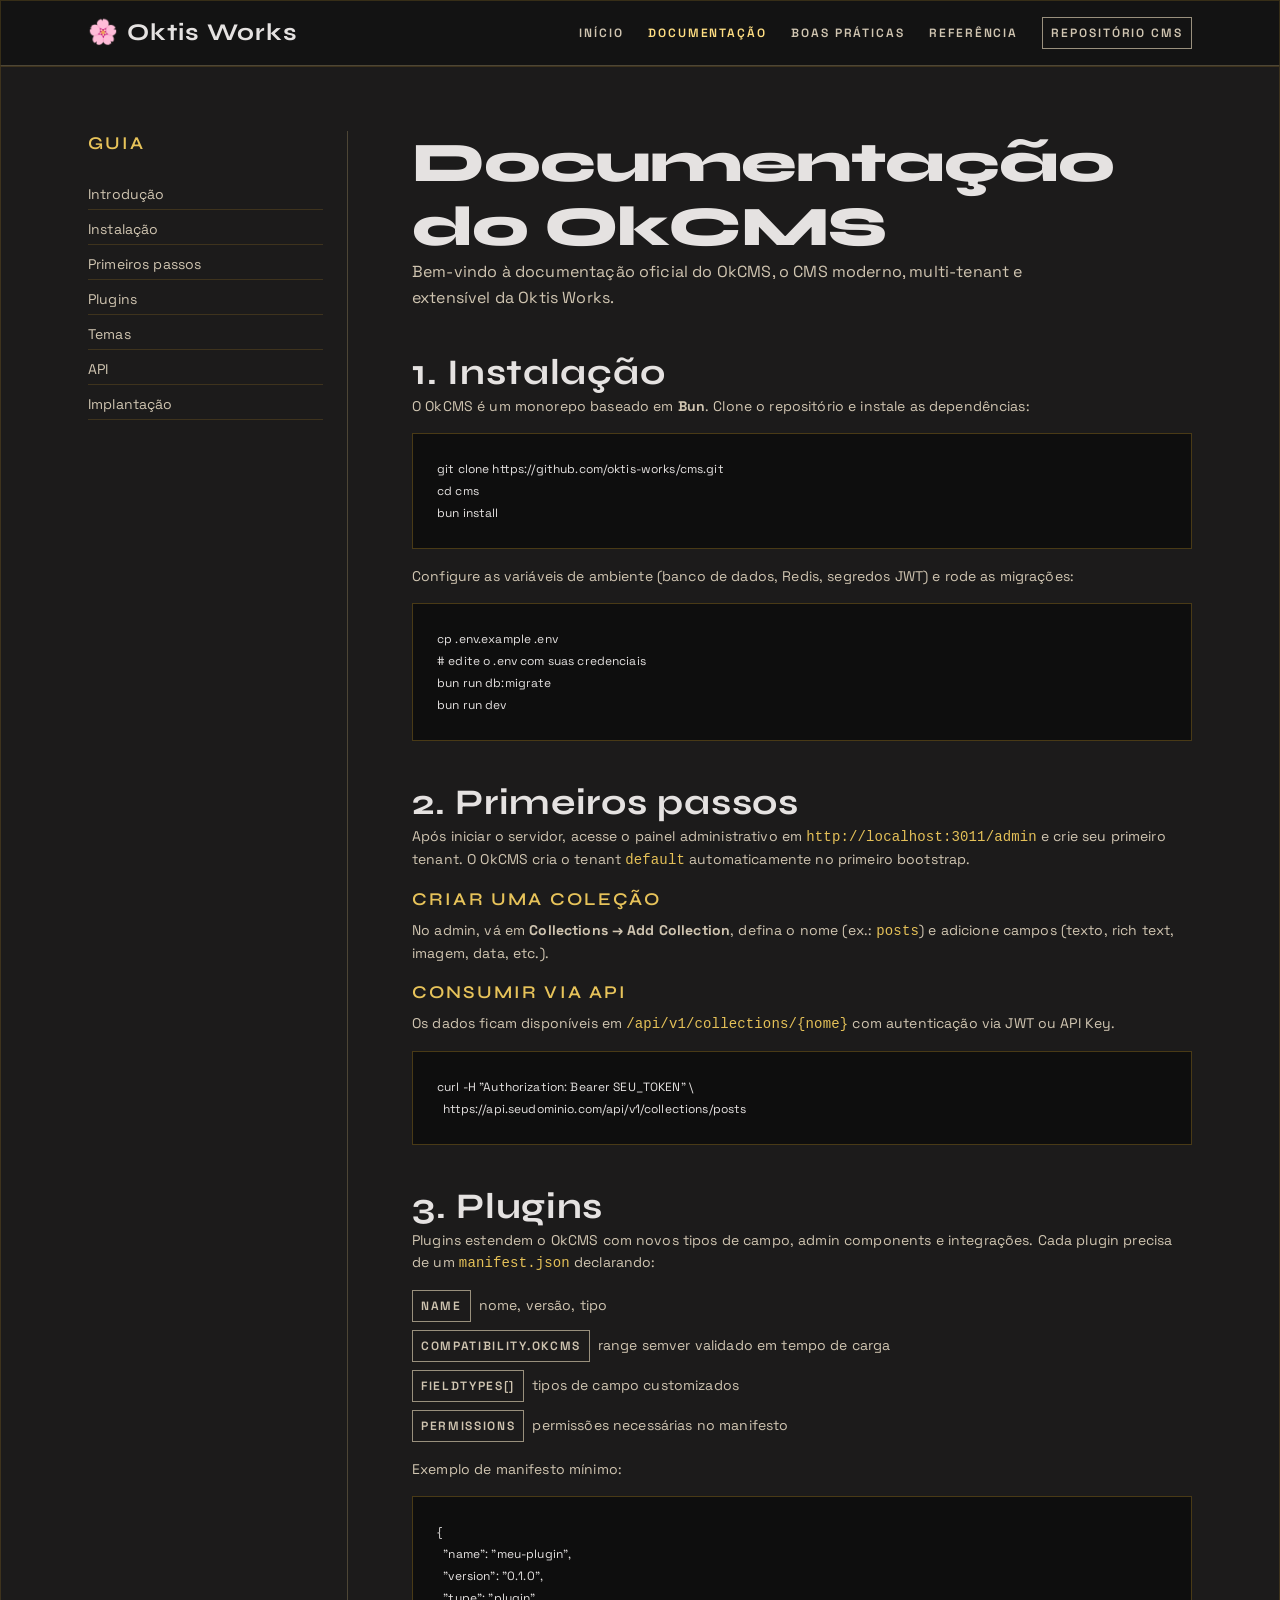
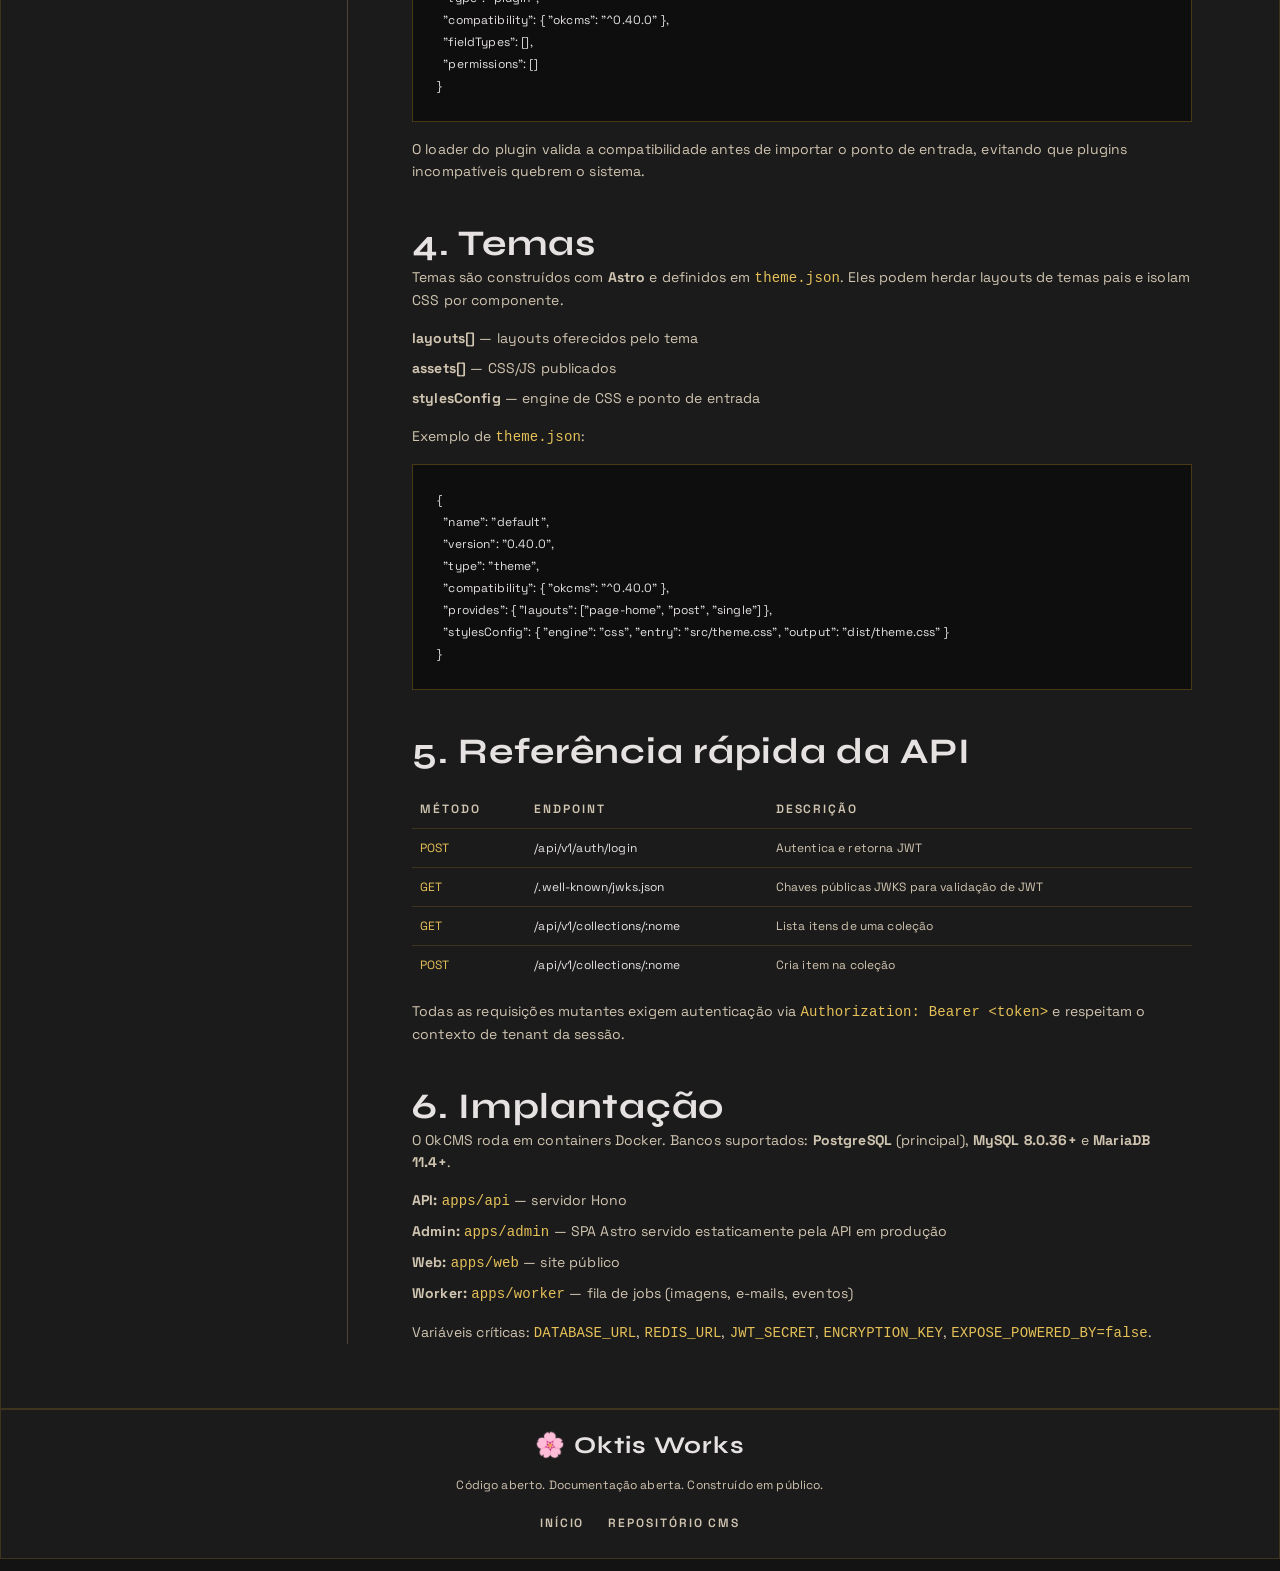
==== docs/index.html @ fd256ad0 "chore: initial release — Oktis Works organization site Digital Alchemy & Modern Occult design system" ====
<!DOCTYPE html>
<html lang="pt-BR">
<head>
  <meta charset="UTF-8">
  <meta name="viewport" content="width=device-width, initial-scale=1.0">
  <title>Documentação — OkCMS | Oktis Works</title>
  <meta name="description" content="Documentação completa do OkCMS: instalação, uso, plugins, temas, API e boas práticas.">
  <link rel="preconnect" href="https://fonts.googleapis.com">
  <link rel="preconnect" href="https://fonts.gstatic.com" crossorigin>
  <link href="https://fonts.googleapis.com/css2?family=Space+Grotesk:wght@400;600;700&family=Syne:wght@600;700;800&display=swap" rel="stylesheet">
  <link rel="stylesheet" href="../assets/css/design-system.css">
  <link rel="icon" href="data:image/svg+xml,<svg xmlns='http://www.w3.org/2000/svg' viewBox='0 0 100 100'><text y='.85em' font-size='90' fill='%23e5c158'>📖</text></svg>">
</head>
<body>
  <header class="site-header level-1">
    <div class="container header-inner">
      <a href="../index.html" class="brand">
        <span class="brand-mark">🌸</span>
        <span class="brand-name">Oktis Works</span>
      </a>
      <nav class="main-nav">
        <a href="../index.html">Início</a>
        <a href="index.html" class="active">Documentação</a>
        <a href="boas-praticas/index.html">Boas Práticas</a>
        <a href="referencia/index.html">Referência</a>
        <a href="https://github.com/oktis-works/cms" target="_blank" class="nav-github">Repositório CMS</a>
      </nav>
      <button class="nav-toggle" aria-label="Abrir menu">☰</button>
    </div>
  </header>

  <main class="section level-1">
    <div class="container grid-12" style="gap:var(--ds-space-2xl);">
      <!-- Sidebar — Câmara de Navegação -->
      <aside style="grid-column: 1 / 4; border-right:1px solid var(--ds-outline-variant); padding-right:var(--ds-gutter); min-width:260px;">
        <h3 class="headline-sm" style="color:var(--ds-surface-tint); text-transform:uppercase; letter-spacing:var(--ls-label-md); margin-bottom:var(--ds-space-lg);">Guia</h3>
        <ul class="nav-list" style="list-style:none; display:flex; flex-direction:column; gap:var(--ds-space-xs);">
          <li><a href="#introducao" class="body-md" style="color:var(--ds-on-surface-variant); display:block; padding:var(--ds-space-xs) 0; border-bottom:1px solid var(--ds-border-level1);">Introdução</a></li>
          <li><a href="#instalacao" class="body-md" style="color:var(--ds-on-surface-variant); display:block; padding:var(--ds-space-xs) 0; border-bottom:1px solid var(--ds-border-level1);">Instalação</a></li>
          <li><a href="#primeiros-passos" class="body-md" style="color:var(--ds-on-surface-variant); display:block; padding:var(--ds-space-xs) 0; border-bottom:1px solid var(--ds-border-level1);">Primeiros passos</a></li>
          <li><a href="#plugins" class="body-md" style="color:var(--ds-on-surface-variant); display:block; padding:var(--ds-space-xs) 0; border-bottom:1px solid var(--ds-border-level1);">Plugins</a></li>
          <li><a href="#temas" class="body-md" style="color:var(--ds-on-surface-variant); display:block; padding:var(--ds-space-xs) 0; border-bottom:1px solid var(--ds-border-level1);">Temas</a></li>
          <li><a href="#api" class="body-md" style="color:var(--ds-on-surface-variant); display:block; padding:var(--ds-space-xs) 0; border-bottom:1px solid var(--ds-border-level1);">API</a></li>
          <li><a href="#deploy" class="body-md" style="color:var(--ds-on-surface-variant); display:block; padding:var(--ds-space-xs) 0; border-bottom:1px solid var(--ds-border-level1);">Implantação</a></li>
        </ul>
      </aside>

      <!-- Conteúdo Principal -->
      <article style="grid-column: 4 / -1;">
        <h1 id="introducao" class="display-lg">Documentação do OkCMS</h1>
        <p class="lead body-lg" style="color:var(--ds-on-surface-variant); max-width:64ch;">Bem-vindo à documentação oficial do OkCMS, o CMS moderno, multi-tenant e extensível da Oktis Works.</p>

        <section id="instalacao" style="margin-top:var(--ds-space-xl);">
          <h2 class="headline-lg">1. Instalação</h2>
          <p class="body-md" style="color:var(--ds-on-surface-variant);">O OkCMS é um monorepo baseado em <strong>Bun</strong>. Clone o repositório e instale as dependências:</p>
          <pre style="background:var(--ds-surface-container-lowest); border:1px solid var(--ds-border-input); border-radius:var(--ds-radius); padding:var(--ds-space-lg); overflow-x:auto; margin:var(--ds-space-md) 0;"><code class="language-bash" style="font-family:var(--ff-body); font-size:var(--fs-body-sm); color:var(--ds-on-background);">git clone https://github.com/oktis-works/cms.git
cd cms
bun install</code></pre>
          <p class="body-md" style="color:var(--ds-on-surface-variant);">Configure as variáveis de ambiente (banco de dados, Redis, segredos JWT) e rode as migrações:</p>
          <pre style="background:var(--ds-surface-container-lowest); border:1px solid var(--ds-border-input); border-radius:var(--ds-radius); padding:var(--ds-space-lg); overflow-x:auto; margin:var(--ds-space-md) 0;"><code class="language-bash" style="font-family:var(--ff-body); font-size:var(--fs-body-sm); color:var(--ds-on-background);">cp .env.example .env
# edite o .env com suas credenciais
bun run db:migrate
bun run dev</code></pre>
        </section>

        <section id="primeiros-passos" style="margin-top:var(--ds-space-xl);">
          <h2 class="headline-lg">2. Primeiros passos</h2>
          <p class="body-md" style="color:var(--ds-on-surface-variant);">Após iniciar o servidor, acesse o painel administrativo em <code style="color:var(--ds-primary-container);">http://localhost:3011/admin</code> e crie seu primeiro tenant. O OkCMS cria o tenant <code style="color:var(--ds-primary-container);">default</code> automaticamente no primeiro bootstrap.</p>
          <h3 class="headline-sm" style="color:var(--ds-surface-tint); text-transform:uppercase; letter-spacing:var(--ls-label-md); margin:var(--ds-space-md) 0 var(--ds-space-sm) 0;">Criar uma coleção</h3>
          <p class="body-md" style="color:var(--ds-on-surface-variant);">No admin, vá em <strong>Collections → Add Collection</strong>, defina o nome (ex.: <code style="color:var(--ds-primary-container);">posts</code>) e adicione campos (texto, rich text, imagem, data, etc.).</p>
          <h3 class="headline-sm" style="color:var(--ds-surface-tint); text-transform:uppercase; letter-spacing:var(--ls-label-md); margin:var(--ds-space-md) 0 var(--ds-space-sm) 0;">Consumir via API</h3>
          <p class="body-md" style="color:var(--ds-on-surface-variant);">Os dados ficam disponíveis em <code style="color:var(--ds-primary-container);">/api/v1/collections/{nome}</code> com autenticação via JWT ou API Key.</p>
          <pre style="background:var(--ds-surface-container-lowest); border:1px solid var(--ds-border-input); border-radius:var(--ds-radius); padding:var(--ds-space-lg); overflow-x:auto; margin:var(--ds-space-md) 0;"><code class="language-bash" style="font-family:var(--ff-body); font-size:var(--fs-body-sm); color:var(--ds-on-background);">curl -H "Authorization: Bearer SEU_TOKEN" \
  https://api.seudominio.com/api/v1/collections/posts</code></pre>
        </section>

        <section id="plugins" style="margin-top:var(--ds-space-xl);">
          <h2 class="headline-lg">3. Plugins</h2>
          <p class="body-md" style="color:var(--ds-on-surface-variant);">Plugins estendem o OkCMS com novos tipos de campo, admin components e integrações. Cada plugin precisa de um <code style="color:var(--ds-primary-container);">manifest.json</code> declarando:</p>
          <ul style="list-style:none; margin:var(--ds-space-md) 0; color:var(--ds-on-surface-variant);">
            <li style="margin-bottom:var(--ds-space-sm);"><span class="chip" style="font-size:var(--fs-body-sm); margin-right:var(--ds-space-sm);">name</span>nome, versão, tipo</li>
            <li style="margin-bottom:var(--ds-space-sm);"><span class="chip" style="font-size:var(--fs-body-sm); margin-right:var(--ds-space-sm);">compatibility.okcms</span>range semver validado em tempo de carga</li>
            <li style="margin-bottom:var(--ds-space-sm);"><span class="chip" style="font-size:var(--fs-body-sm); margin-right:var(--ds-space-sm);">fieldTypes[]</span>tipos de campo customizados</li>
            <li style="margin-bottom:var(--ds-space-sm);"><span class="chip" style="font-size:var(--fs-body-sm); margin-right:var(--ds-space-sm);">permissions</span>permissões necessárias no manifesto</li>
          </ul>
          <p class="body-md" style="color:var(--ds-on-surface-variant);">Exemplo de manifesto mínimo:</p>
          <pre style="background:var(--ds-surface-container-lowest); border:1px solid var(--ds-border-input); border-radius:var(--ds-radius); padding:var(--ds-space-lg); overflow-x:auto; margin:var(--ds-space-md) 0;"><code class="language-json" style="font-family:var(--ff-body); font-size:var(--fs-body-sm); color:var(--ds-on-background);">{
  "name": "meu-plugin",
  "version": "0.1.0",
  "type": "plugin",
  "compatibility": { "okcms": "^0.40.0" },
  "fieldTypes": [],
  "permissions": []
}</code></pre>
          <p class="body-md" style="color:var(--ds-on-surface-variant);">O loader do plugin valida a compatibilidade antes de importar o ponto de entrada, evitando que plugins incompatíveis quebrem o sistema.</p>
        </section>

        <section id="temas" style="margin-top:var(--ds-space-xl);">
          <h2 class="headline-lg">4. Temas</h2>
          <p class="body-md" style="color:var(--ds-on-surface-variant);">Temas são construídos com <strong>Astro</strong> e definidos em <code style="color:var(--ds-primary-container);">theme.json</code>. Eles podem herdar layouts de temas pais e isolam CSS por componente.</p>
          <ul style="list-style:none; margin:var(--ds-space-md) 0; color:var(--ds-on-surface-variant);">
            <li style="margin-bottom:var(--ds-space-sm);"><strong>layouts[]</strong> — layouts oferecidos pelo tema</li>
            <li style="margin-bottom:var(--ds-space-sm);"><strong>assets[]</strong> — CSS/JS publicados</li>
            <li style="margin-bottom:var(--ds-space-sm);"><strong>stylesConfig</strong> — engine de CSS e ponto de entrada</li>
          </ul>
          <p class="body-md" style="color:var(--ds-on-surface-variant);">Exemplo de <code style="color:var(--ds-primary-container);">theme.json</code>:</p>
          <pre style="background:var(--ds-surface-container-lowest); border:1px solid var(--ds-border-input); border-radius:var(--ds-radius); padding:var(--ds-space-lg); overflow-x:auto; margin:var(--ds-space-md) 0;"><code class="language-json" style="font-family:var(--ff-body); font-size:var(--fs-body-sm); color:var(--ds-on-background);">{
  "name": "default",
  "version": "0.40.0",
  "type": "theme",
  "compatibility": { "okcms": "^0.40.0" },
  "provides": { "layouts": ["page-home", "post", "single"] },
  "stylesConfig": { "engine": "css", "entry": "src/theme.css", "output": "dist/theme.css" }
}</code></pre>
        </section>

        <section id="api" style="margin-top:var(--ds-space-xl);">
          <h2 class="headline-lg">5. Referência rápida da API</h2>
          <table style="width:100%; border-collapse:collapse; margin:var(--ds-space-md) 0;">
            <thead>
              <tr>
                <th style="padding:var(--ds-space-sm); border-bottom:1px solid var(--ds-border-level1); text-align:left; font-family:var(--ff-body); font-size:var(--fs-body-sm); font-weight:600; text-transform:uppercase; letter-spacing:var(--ls-label-sm); color:var(--ds-on-surface-variant);">Método</th>
                <th style="padding:var(--ds-space-sm); border-bottom:1px solid var(--ds-border-level1); text-align:left; font-family:var(--ff-body); font-size:var(--fs-body-sm); font-weight:600; text-transform:uppercase; letter-spacing:var(--ls-label-sm); color:var(--ds-on-surface-variant);">Endpoint</th>
                <th style="padding:var(--ds-space-sm); border-bottom:1px solid var(--ds-border-level1); text-align:left; font-family:var(--ff-body); font-size:var(--fs-body-sm); font-weight:600; text-transform:uppercase; letter-spacing:var(--ls-label-sm); color:var(--ds-on-surface-variant);">Descrição</th>
              </tr>
            </thead>
            <tbody>
              <tr style="border-bottom:1px solid var(--ds-border-level1);">
                <td style="padding:var(--ds-space-sm); font-family:var(--ff-body); font-size:var(--fs-body-sm); color:var(--ds-primary-container);">POST</td>
                <td style="padding:var(--ds-space-sm); font-family:var(--ff-body); font-size:var(--fs-body-sm); color:var(--ds-on-background); font-family:var(--ff-body);">/api/v1/auth/login</td>
                <td style="padding:var(--ds-space-sm); font-family:var(--ff-body); font-size:var(--fs-body-sm); color:var(--ds-on-surface-variant);">Autentica e retorna JWT</td>
              </tr>
              <tr style="border-bottom:1px solid var(--ds-border-level1);">
                <td style="padding:var(--ds-space-sm); font-family:var(--ff-body); font-size:var(--fs-body-sm); color:var(--ds-primary-container);">GET</td>
                <td style="padding:var(--ds-space-sm); font-family:var(--ff-body); font-size:var(--fs-body-sm); color:var(--ds-on-background);">/.well-known/jwks.json</td>
                <td style="padding:var(--ds-space-sm); font-family:var(--ff-body); font-size:var(--fs-body-sm); color:var(--ds-on-surface-variant);">Chaves públicas JWKS para validação de JWT</td>
              </tr>
              <tr style="border-bottom:1px solid var(--ds-border-level1);">
                <td style="padding:var(--ds-space-sm); font-family:var(--ff-body); font-size:var(--fs-body-sm); color:var(--ds-primary-container);">GET</td>
                <td style="padding:var(--ds-space-sm); font-family:var(--ff-body); font-size:var(--fs-body-sm); color:var(--ds-on-background);">/api/v1/collections/:nome</td>
                <td style="padding:var(--ds-space-sm); font-family:var(--ff-body); font-size:var(--fs-body-sm); color:var(--ds-on-surface-variant);">Lista itens de uma coleção</td>
              </tr>
              <tr>
                <td style="padding:var(--ds-space-sm); font-family:var(--ff-body); font-size:var(--fs-body-sm); color:var(--ds-primary-container);">POST</td>
                <td style="padding:var(--ds-space-sm); font-family:var(--ff-body); font-size:var(--fs-body-sm); color:var(--ds-on-background);">/api/v1/collections/:nome</td>
                <td style="padding:var(--ds-space-sm); font-family:var(--ff-body); font-size:var(--fs-body-sm); color:var(--ds-on-surface-variant);">Cria item na coleção</td>
              </tr>
            </tbody>
          </table>
          <p class="body-md" style="color:var(--ds-on-surface-variant);">Todas as requisições mutantes exigem autenticação via <code style="color:var(--ds-primary-container);">Authorization: Bearer &lt;token&gt;</code> e respeitam o contexto de tenant da sessão.</p>
        </section>

        <section id="deploy" style="margin-top:var(--ds-space-xl);">
          <h2 class="headline-lg">6. Implantação</h2>
          <p class="body-md" style="color:var(--ds-on-surface-variant);">O OkCMS roda em containers Docker. Bancos suportados: <strong>PostgreSQL</strong> (principal), <strong>MySQL 8.0.36+</strong> e <strong>MariaDB 11.4+</strong>.</p>
          <ul style="list-style:none; margin:var(--ds-space-md) 0; color:var(--ds-on-surface-variant);">
            <li style="margin-bottom:var(--ds-space-sm);"><strong>API:</strong> <code style="color:var(--ds-primary-container);">apps/api</code> — servidor Hono</li>
            <li style="margin-bottom:var(--ds-space-sm);"><strong>Admin:</strong> <code style="color:var(--ds-primary-container);">apps/admin</code> — SPA Astro servido estaticamente pela API em produção</li>
            <li style="margin-bottom:var(--ds-space-sm);"><strong>Web:</strong> <code style="color:var(--ds-primary-container);">apps/web</code> — site público</li>
            <li style="margin-bottom:var(--ds-space-sm);"><strong>Worker:</strong> <code style="color:var(--ds-primary-container);">apps/worker</code> — fila de jobs (imagens, e-mails, eventos)</li>
          </ul>
          <p class="body-md" style="color:var(--ds-on-surface-variant);">Variáveis críticas: <code style="color:var(--ds-primary-container);">DATABASE_URL</code>, <code style="color:var(--ds-primary-container);">REDIS_URL</code>, <code style="color:var(--ds-primary-container);">JWT_SECRET</code>, <code style="color:var(--ds-primary-container);">ENCRYPTION_KEY</code>, <code style="color:var(--ds-primary-container);">EXPOSE_POWERED_BY=false</code>.</p>
        </section>
      </article>
    </div>
  </main>

  <footer class="site-footer level-1">
    <div class="container header-inner" style="height:auto; padding:var(--ds-space-lg) 0; flex-direction:column; gap:var(--ds-space-md); text-align:center;">
      <div class="footer-brand" style="display:inline-flex; align-items:center; gap:var(--ds-space-sm); font-family:var(--ff-display); font-size:var(--fs-headline-md); font-weight:700; letter-spacing:var(--ls-headline-md); color:var(--ds-on-background);">
        <span class="brand-mark">🌸</span>
        <span class="brand-name">Oktis Works</span>
      </div>
      <p class="footer-copy" style="color:var(--ds-on-surface-variant); font-size:var(--fs-body-sm); margin:0;">Código aberto. Documentação aberta. Construído em público.</p>
      <div class="footer-links" style="display:flex; gap:var(--ds-space-lg);">
        <a href="../index.html" style="color:var(--ds-on-surface-variant); font-size:var(--fs-body-sm); font-weight:600; letter-spacing:var(--ls-label-sm); text-transform:uppercase;">Início</a>
        <a href="https://github.com/oktis-works/cms" target="_blank" style="color:var(--ds-on-surface-variant); font-size:var(--fs-body-sm); font-weight:600; letter-spacing:var(--ls-label-sm); text-transform:uppercase;">Repositório CMS</a>
      </div>
    </div>
  </footer>
</body>
</html>
---- assets/css/design-system.css ----
/* ==========================================================================
   Oktis Works — Digital Alchemy & Modern Occult
   Design System Implementation (exact spec adherence)
   ========================================================================== */

/* --- Design Tokens (from spec YAML) --- */
:root {
  /* Surfaces */
  --ds-surface: #131313;
  --ds-surface-dim: #131313;
  --ds-surface-bright: #3a3939;
  --ds-surface-container-lowest: #0e0e0e;
  --ds-surface-container-low: #1c1b1b;
  --ds-surface-container: #201f1f;
  --ds-surface-container-high: #2a2a2a;
  --ds-surface-container-highest: #353534;

  /* On-surface */
  --ds-on-surface: #e5e2e1;
  --ds-on-surface-variant: #d0c5b1;

  /* Inverse */
  --ds-inverse-surface: #e5e2e1;
  --ds-inverse-on-surface: #313030;

  /* Outlines */
  --ds-outline: #99907d;
  --ds-outline-variant: #4d4636;

  /* Tints & Primary (Solar Gold) */
  --ds-surface-tint: #e7c35a;
  --ds-primary: #ffde82;
  --ds-on-primary: #3d2f00;
  --ds-primary-container: #e5c158;
  --ds-on-primary-container: #644f00;
  --ds-inverse-primary: #745b00;

  /* Secondary (Bronze) */
  --ds-secondary: #edc060;
  --ds-on-secondary: #402d00;
  --ds-secondary-container: #826000;
  --ds-on-secondary-container: #ffe0a6;

  /* Tertiary (Astral Radiance) */
  --ds-tertiary: #f4e0a5;
  --ds-on-tertiary: #3b2f04;
  --ds-tertiary-container: #d7c48b;
  --ds-on-tertiary-container: #5e5023;

  /* Error */
  --ds-error: #ffb4ab;
  --ds-on-error: #690005;
  --ds-error-container: #93000a;
  --ds-on-error-container: #ffdad6;

  /* Fixed */
  --ds-primary-fixed: #ffe08b;
  --ds-primary-fixed-dim: #e7c35a;
  --ds-on-primary-fixed: #241a00;
  --ds-on-primary-fixed-variant: #584400;
  --ds-secondary-fixed: #ffdea0;
  --ds-secondary-fixed-dim: #edc060;
  --ds-on-secondary-fixed: #261a00;
  --ds-on-secondary-fixed-variant: #5c4300;
  --ds-tertiary-fixed: #f5e1a6;
  --ds-tertiary-fixed-dim: #d8c58d;
  --ds-on-tertiary-fixed: #231b00;
  --ds-on-tertiary-fixed-variant: #524619;

  /* Background */
  --ds-background: #131313;
  --ds-on-background: #e5e2e1;
  --ds-surface-variant: #353534;

  /* Opacity borders per spec */
  --ds-border-level1: rgba(164, 126, 36, 0.25);      /* #A47E24 @ 25% */
  --ds-border-level2: rgba(229, 193, 88, 0.60);      /* #E5C158 @ 60% */
  --ds-border-input: rgba(164, 126, 36, 0.40);       /* #A47E24 @ 40% */

  /* Elevation auras */
  --ds-aura: 0 0 16px rgba(229, 193, 88, 0.15);

  /* Typography */
  --fs-display-lg: 56px;
  --lh-display-lg: 64px;
  --ls-display-lg: -0.02em;
  --fs-headline-lg: 36px;
  --lh-headline-lg: 44px;
  --ls-headline-lg: 0.02em;
  --fs-headline-md: 24px;
  --lh-headline-md: 32px;
  --ls-headline-md: 0.04em;
  --fs-headline-sm: 18px;
  --lh-headline-sm: 24px;
  --ls-headline-sm: 0.06em;
  --fs-body-lg: 16px;
  --lh-body-lg: 26px;
  --ls-body-lg: 0.01em;
  --fs-body-md: 14px;
  --lh-body-md: 22px;
  --ls-body-md: 0.01em;
  --fs-body-sm: 12px;
  --lh-body-sm: 18px;
  --ls-body-sm: 0.02em;
  --fs-label-md: 12px;
  --lh-label-md: 16px;
  --ls-label-md: 0.12em;
  --fs-label-sm: 10px;
  --lh-label-sm: 14px;
  --ls-label-sm: 0.16em;

  /* Spacing (8-point baseline) */
  --ds-gutter: 1.5rem;
  --ds-gutter-sm: 1rem;
  --ds-margin: 3rem;
  --ds-margin-sm: 1.5rem;
  --ds-space-xs: 0.25rem;
  --ds-space-sm: 0.5rem;
  --ds-space-md: 1rem;
  --ds-space-lg: 1.5rem;
  --ds-space-xl: 2.5rem;
  --ds-space-2xl: 4rem;

  /* Fonts */
  --ff-display: "Syne", sans-serif;
  --ff-body: "Space Grotesk", sans-serif;

  /* Shape */
  --ds-radius: 0;
}

/* --- Reset --- */
*,
*::before,
*::after {
  box-sizing: border-box;
  margin: 0;
  padding: 0;
}

html {
  scroll-behavior: smooth;
  text-rendering: optimizeLegibility;
}

body {
  margin: 0;
  font-family: var(--ff-body);
  font-size: var(--fs-body-md);
  line-height: var(--lh-body-md);
  letter-spacing: var(--ls-body-md);
  color: var(--ds-on-background);
  background: var(--ds-background);
  -webkit-font-smoothing: antialiased;
  -moz-osx-font-smoothing: grayscale;
}

a {
  color: inherit;
  text-decoration: none;
}

img,
svg {
  display: block;
  max-width: 100%;
}

/* --- Layout Grid (Sacred Geometry) --- */
.container {
  width: 100%;
  max-width: 1200px;
  margin: 0 auto;
  padding: 0 var(--ds-margin);
}

.grid-12 {
  display: grid;
  grid-template-columns: repeat(12, 1fr);
  gap: var(--ds-gutter);
}

.grid-8 {
  display: grid;
  grid-template-columns: repeat(8, 1fr);
  gap: var(--ds-gutter);
}

.grid-4 {
  display: grid;
  grid-template-columns: repeat(4, 1fr);
  gap: var(--ds-gutter);
}

/* --- Typography --- */
.display-lg {
  font-family: var(--ff-display);
  font-size: var(--fs-display-lg);
  line-height: var(--lh-display-lg);
  letter-spacing: var(--ls-display-lg);
  font-weight: 800;
}

.headline-lg {
  font-family: var(--ff-display);
  font-size: var(--fs-headline-lg);
  line-height: var(--lh-headline-lg);
  letter-spacing: var(--ls-headline-lg);
  font-weight: 700;
}

.headline-md {
  font-family: var(--ff-display);
  font-size: var(--fs-headline-md);
  line-height: var(--lh-headline-md);
  letter-spacing: var(--ls-headline-md);
  font-weight: 600;
}

.headline-sm {
  font-family: var(--ff-display);
  font-size: var(--fs-headline-sm);
  line-height: var(--lh-headline-sm);
  letter-spacing: var(--ls-headline-sm);
  font-weight: 600;
}

.body-lg {
  font-family: var(--ff-body);
  font-size: var(--fs-body-lg);
  line-height: var(--lh-body-lg);
  letter-spacing: var(--ls-body-lg);
  font-weight: 400;
}

.body-md {
  font-family: var(--ff-body);
  font-size: var(--fs-body-md);
  line-height: var(--lh-body-md);
  letter-spacing: var(--ls-body-md);
  font-weight: 400;
}

.body-sm {
  font-family: var(--ff-body);
  font-size: var(--fs-body-sm);
  line-height: var(--lh-body-sm);
  letter-spacing: var(--ls-body-sm);
  font-weight: 400;
}

.label-md {
  font-family: var(--ff-body);
  font-size: var(--fs-label-md);
  line-height: var(--lh-label-md);
  letter-spacing: var(--ls-label-md);
  font-weight: 600;
  text-transform: uppercase;
}

.label-sm {
  font-family: var(--ff-body);
  font-size: var(--fs-label-sm);
  line-height: var(--lh-label-sm);
  letter-spacing: var(--ls-label-sm);
  font-weight: 600;
  text-transform: uppercase;
}

/* --- Elevation / Surfaces --- */
.level-0 {
  background: var(--ds-surface-container-lowest);
}

.level-1 {
  background: var(--ds-surface-container-low);
  border: 1px solid var(--ds-border-level1);
}

.level-2 {
  background: var(--ds-surface-container);
  border: 1px solid var(--ds-border-level2);
}

.level-2-high {
  background: var(--ds-surface-container-high);
  border: 1px solid var(--ds-border-level2);
}

.aura {
  box-shadow: var(--ds-aura);
}

/* --- Components --- */

/* Header / Navigation */
.site-header {
  position: sticky;
  top: 0;
  z-index: 100;
  background: var(--ds-surface);
  border-bottom: 1px solid var(--ds-outline-variant);
}

.header-inner {
  display: flex;
  align-items: center;
  justify-content: space-between;
  height: 64px;
}

.brand {
  display: inline-flex;
  align-items: center;
  gap: var(--ds-space-sm);
  font-family: var(--ff-display);
  font-size: var(--fs-headline-md);
  font-weight: 700;
  letter-spacing: var(--ls-headline-md);
  color: var(--ds-on-background);
}

.brand-mark {
  font-size: 1.5rem;
  line-height: 1;
}

.main-nav {
  display: flex;
  align-items: center;
  gap: var(--ds-space-lg);
}

.main-nav a {
  font-family: var(--ff-body);
  font-size: var(--fs-body-sm);
  font-weight: 600;
  letter-spacing: var(--ls-label-sm);
  text-transform: uppercase;
  color: var(--ds-on-surface-variant);
}

.main-nav a:hover,
.main-nav a.active {
  color: var(--ds-primary);
}

.nav-github {
  display: inline-flex;
  align-items: center;
  gap: var(--ds-space-xs);
  border: 1px solid var(--ds-outline);
  padding: var(--ds-space-xs) var(--ds-space-sm);
  font-size: var(--fs-body-sm);
  font-weight: 600;
  letter-spacing: var(--ls-label-sm);
  text-transform: uppercase;
  color: var(--ds-on-surface);
}

.nav-github:hover {
  border-color: var(--ds-primary);
  color: var(--ds-primary);
}

.nav-toggle {
  display: none;
  background: none;
  border: 1px solid var(--ds-outline);
  padding: var(--ds-space-xs);
  font-size: 1.25rem;
  color: var(--ds-on-background);
  cursor: pointer;
  line-height: 1;
}

/* Buttons */
.btn {
  display: inline-flex;
  align-items: center;
  justify-content: center;
  gap: var(--ds-space-xs);
  height: 40px;
  padding: 0 var(--ds-space-lg);
  border: none;
  border-radius: var(--ds-radius);
  font-family: var(--ff-body);
  font-size: var(--fs-body-sm);
  font-weight: 700;
  letter-spacing: var(--ls-label-md);
  text-transform: uppercase;
  cursor: pointer;
  transition: all 0.2s ease;
  line-height: 1;
}

.btn-primary {
  background: var(--ds-primary-container);
  color: var(--ds-on-primary-container);
  box-shadow: inset 0 0 0 1px rgba(0, 0, 0, 0);
}

.btn-primary:hover {
  box-shadow: inset 0 0 0 1px var(--ds-primary), var(--ds-aura);
}

.btn-outline {
  background: var(--ds-surface-container-lowest);
  color: var(--ds-primary-container);
  border: 1px solid var(--ds-primary-container);
}

.btn-outline:hover {
  background: rgba(229, 193, 88, 0.08);
}

.btn-ghost {
  background: transparent;
  color: var(--ds-on-surface);
  padding-left: 0;
  padding-right: 0;
  position: relative;
}

.btn-ghost::after {
  content: "";
  position: absolute;
  left: 50%;
  bottom: -2px;
  width: 0;
  height: 1px;
  background: var(--ds-primary);
  transition: left 0.3s ease, width 0.3s ease;
}

.btn-ghost:hover::after {
  left: 0;
  width: 100%;
}

.btn-ghost:hover {
  color: var(--ds-primary);
}

/* Inputs & Form Fields */
.input-field {
  width: 100%;
  height: 40px;
  padding: 0 var(--ds-space-sm);
  background: var(--ds-surface-container-lowest);
  border: 1px solid var(--ds-border-input);
  border-radius: var(--ds-radius);
  font-family: var(--ff-body);
  font-size: var(--fs-body-md);
  color: var(--ds-on-background);
}

.input-field::placeholder {
  color: #7a6a3b;
}

.input-field:focus {
  outline: none;
  border-color: var(--ds-primary-container);
}

.input-full {
  border-width: 1px;
}

.input-bottom {
  border-top: none;
  border-left: none;
  border-right: none;
}

/* Chamber Tiles / Cards */
.chamber-tile {
  background: var(--ds-surface-container-low);
  border: 1px solid var(--ds-border-level1);
  border-radius: var(--ds-radius);
  padding: var(--ds-space-lg);
}

.chamber-tile.high {
  background: var(--ds-surface-container);
  border-color: var(--ds-border-level2);
}

.chamber-header {
  display: flex;
  align-items: center;
  gap: var(--ds-space-sm);
  margin-bottom: var(--ds-space-md);
}

.chamber-title {
  font-family: var(--ff-display);
  font-size: var(--fs-headline-sm);
  font-weight: 600;
  letter-spacing: var(--ls-headline-sm);
  text-transform: uppercase;
  color: var(--ds-on-background);
}

.chamber-cross {
  width: 16px;
  height: 16px;
  border: 1px solid var(--ds-outline);
  display: inline-flex;
  align-items: center;
  justify-content: center;
  font-size: 10px;
  line-height: 1;
}

/* Chips & Badges */
.chip {
  display: inline-flex;
  align-items: center;
  gap: var(--ds-space-xs);
  padding: var(--ds-space-xs) var(--ds-space-sm);
  border: 1px solid var(--ds-outline);
  border-radius: var(--ds-radius);
  font-family: var(--ff-body);
  font-size: var(--fs-label-sm);
  font-weight: 600;
  letter-spacing: 0.14em;
  text-transform: uppercase;
  color: var(--ds-on-surface-variant);
}

/* Checkboxes */
.checkbox {
  position: relative;
  display: inline-flex;
  align-items: center;
  gap: var(--ds-space-sm);
  cursor: pointer;
  font-family: var(--ff-body);
  font-size: var(--fs-body-sm);
  color: var(--ds-on-background);
}

.checkbox input {
  position: absolute;
  opacity: 0;
  cursor: pointer;
}

.checkbox-mark {
  width: 16px;
  height: 16px;
  border: 1px solid var(--ds-primary-container);
  border-radius: var(--ds-radius);
  background: var(--ds-surface-container-lowest);
  transition: all 0.2s ease;
}

.checkbox input:checked + .checkbox-mark {
  background: var(--ds-primary-container);
  border-color: var(--ds-primary-container);
}

.checkbox input:checked + .checkbox-mark::after {
  content: "✦";
  position: absolute;
  top: 50%;
  left: 50%;
  transform: translate(-50%, -50%);
  font-size: 10px;
  color: var(--ds-on-primary-container);
  line-height: 1;
}

/* Radios (diamond-oriented square) */
.radio {
  position: relative;
  display: inline-flex;
  align-items: center;
  gap: var(--ds-space-sm);
  cursor: pointer;
  font-family: var(--ff-body);
  font-size: var(--fs-body-sm);
  color: var(--ds-on-background);
}

.radio input {
  position: absolute;
  opacity: 0;
  cursor: pointer;
}

.radio-mark {
  width: 16px;
  height: 16px;
  border: 1px solid var(--ds-primary-container);
  border-radius: var(--ds-radius);
  background: var(--ds-surface-container-lowest);
  transform: rotate(45deg);
  transition: all 0.2s ease;
}

.radio input:checked + .radio-mark {
  background: var(--ds-primary-container);
  border-color: var(--ds-primary-container);
  box-shadow: var(--ds-aura);
}

.radio input:checked + .radio-mark::after {
  content: "";
  position: absolute;
  top: 50%;
  left: 50%;
  transform: translate(-50%, -50%) rotate(-45deg);
  width: 6px;
  height: 6px;
  background: var(--ds-on-primary-container);
  border-radius: var(--ds-radius);
}

/* Talismanic Iconography */
.talisman-icon {
  width: 48px;
  height: 48px;
  stroke-width: 1.5;
  stroke: var(--ds-outline);
  fill: none;
  display: inline-block;
}

.talisman-icon.gold {
  stroke: var(--ds-primary-container);
}

.eye-icon {
  width: 32px;
  height: 32px;
  stroke-width: 1;
  stroke: var(--ds-outline-variant);
  fill: none;
}

.sun-icon {
  width: 24px;
  height: 24px;
  stroke-width: 1.5;
  stroke: var(--ds-primary-container);
  fill: none;
}

/* Sections */
.section {
  padding: var(--ds-space-2xl) 0;
}

.section-head {
  margin-bottom: var(--ds-space-xl);
}

.section-head .kicker {
  font-family: var(--ff-body);
  font-size: var(--fs-label-md);
  font-weight: 600;
  letter-spacing: var(--ls-label-md);
  text-transform: uppercase;
  color: var(--ds-surface-tint);
  margin-bottom: var(--ds-space-sm);
  display: block;
}

.section-head h2 {
  font-family: var(--ff-display);
  font-size: var(--fs-display-lg);
  line-height: var(--lh-display-lg);
  letter-spacing: var(--ls-display-lg);
  font-weight: 800;
  color: var(--ds-on-background);
}

/* Responsive Grid Overrides */
@media (max-width: 1199px) {
  .container {
    padding: 0 var(--ds-margin-sm);
  }
  .grid-12 {
    grid-template-columns: repeat(8, 1fr);
  }
}

@media (max-width: 767px) {
  .container {
    padding: 0 1.5rem;
  }
  .grid-12,
  .grid-8 {
    grid-template-columns: repeat(4, 1fr);
    gap: var(--ds-gutter-sm);
  }
  .nav-toggle {
    display: block;
  }
  .main-nav {
    position: absolute;
    top: 64px;
    right: 1.5rem;
    flex-direction: column;
    gap: var(--ds-space-sm);
    background: var(--ds-surface-container-lowest);
    border: 1px solid var(--ds-outline-variant);
    padding: var(--ds-space-md);
    z-index: 200;
    display: none;
  }
  .main-nav.open {
    display: flex;
  }
}

/* Utility */
.text-center {
  text-align: center;
}

.mt-lg {
  margin-top: var(--ds-space-lg);
}

.mb-lg {
  margin-bottom: var(--ds-space-lg);
}

.inverse {
  color: var(--ds-inverse-on-surface);
}
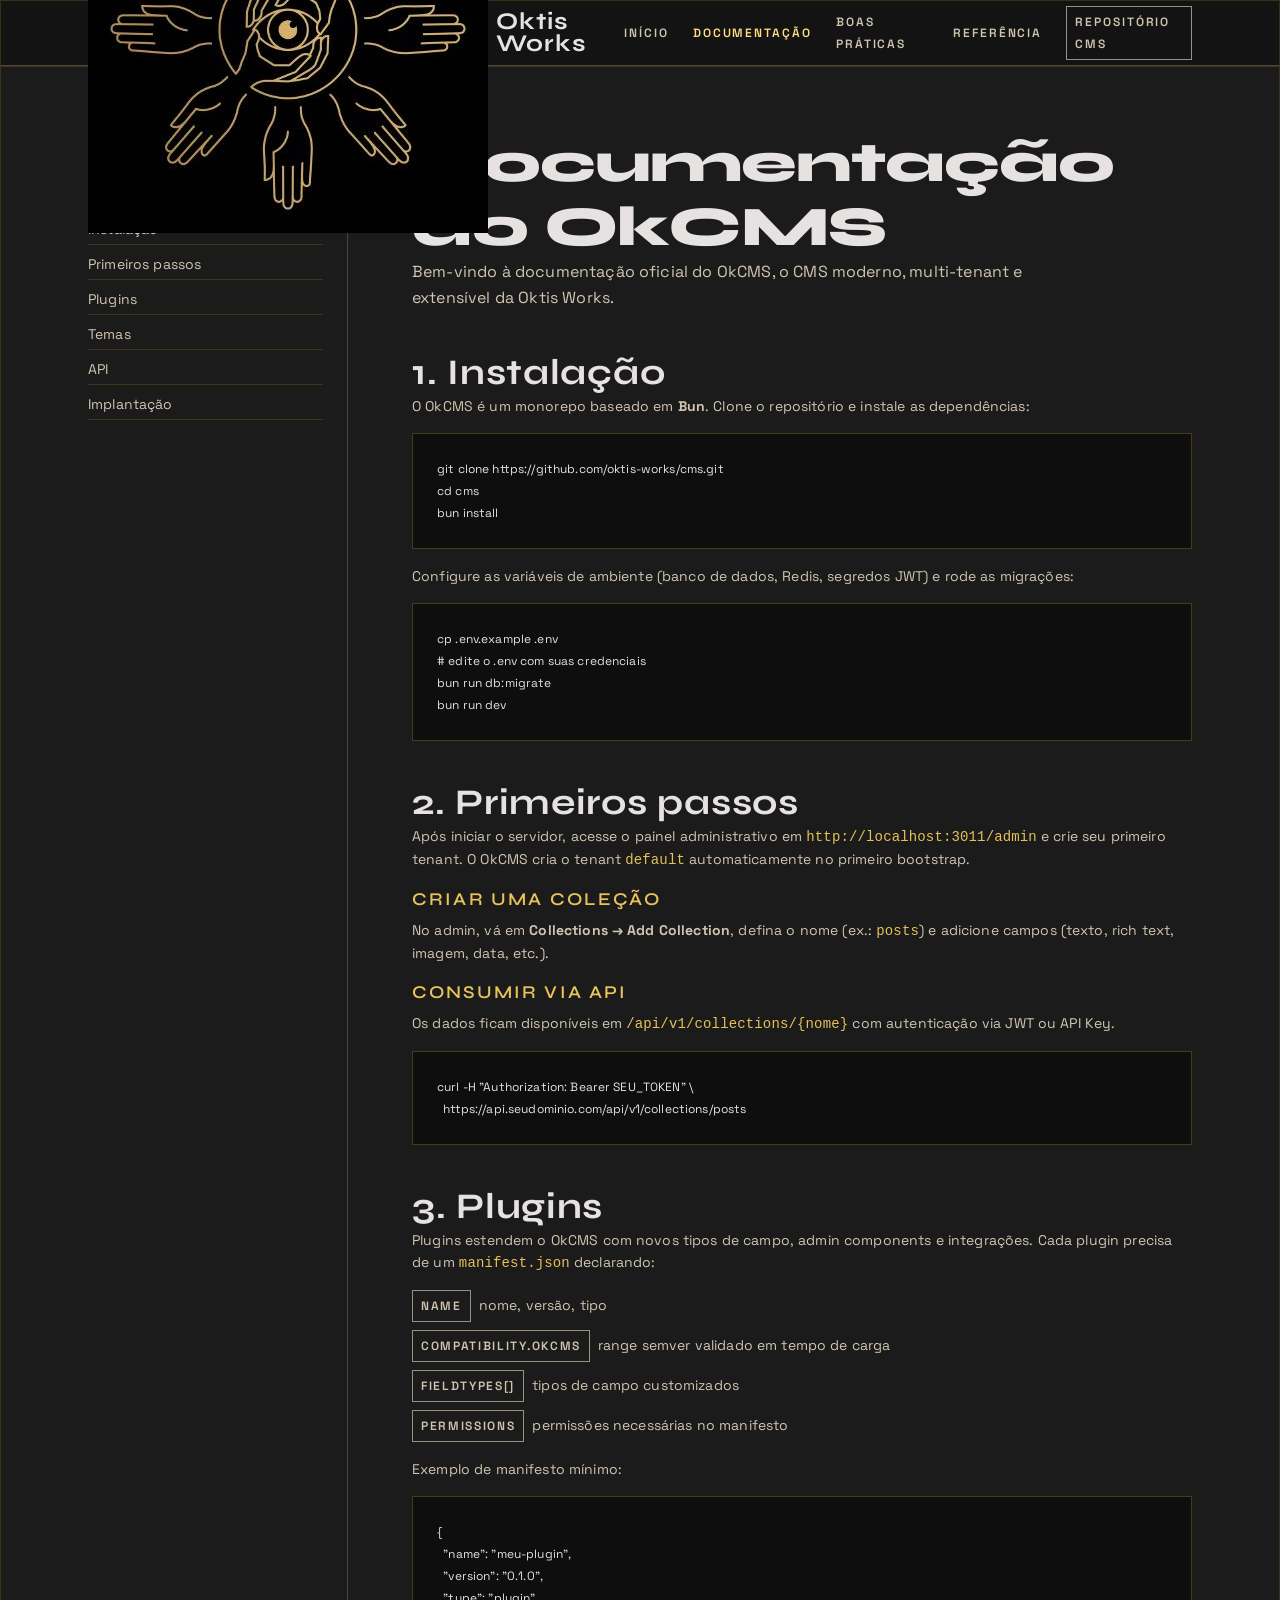
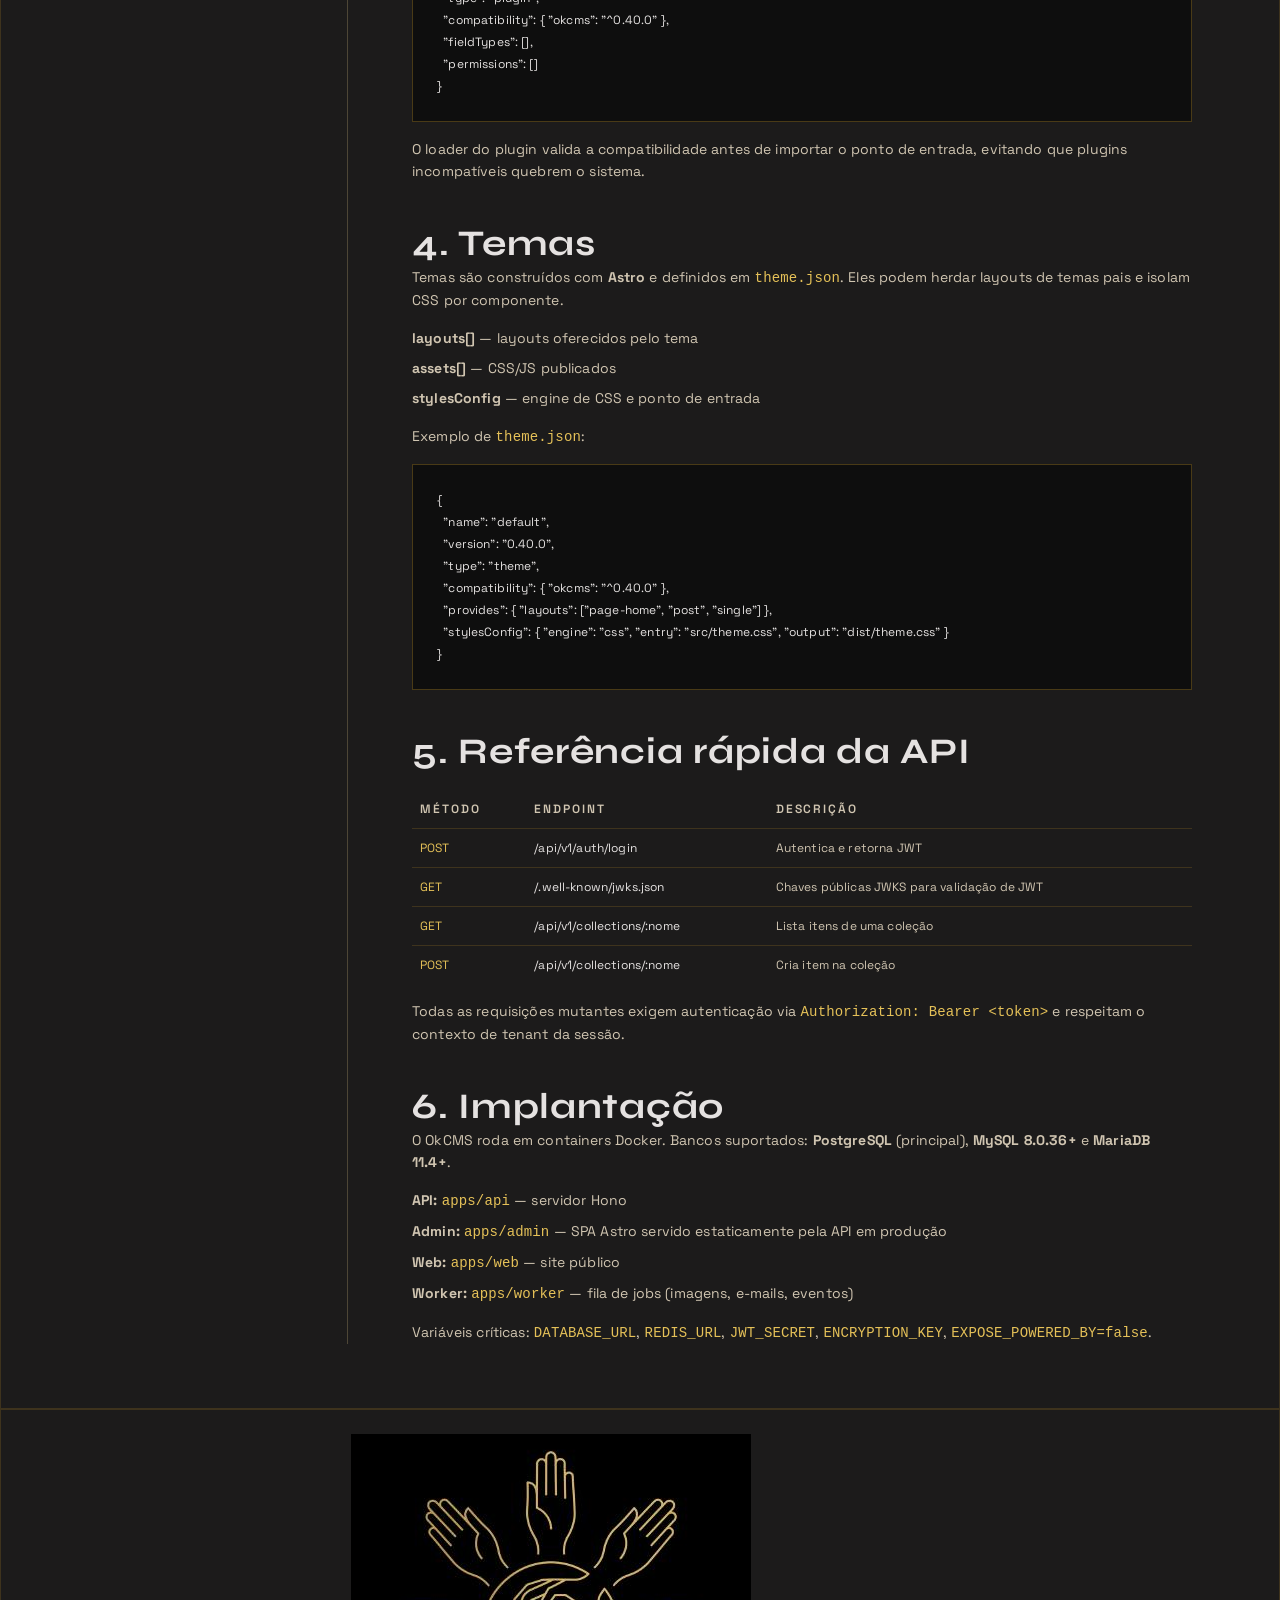
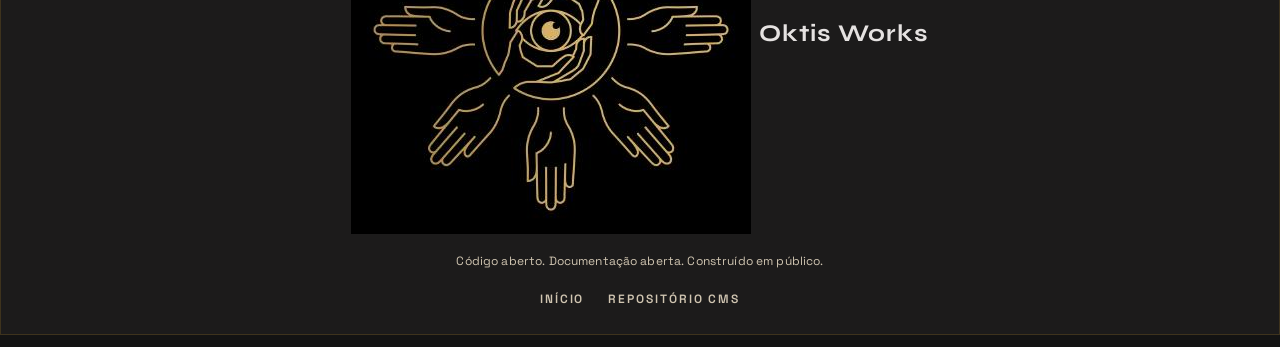
==== commit 8c59c9aa: "feat: use organization logo as brand mark and favicon - Replace emoji brand mark with oktis-works lo" ====
--- a/docs/index.html
+++ b/docs/index.html
@@ -9,13 +9,13 @@
   <link rel="preconnect" href="https://fonts.gstatic.com" crossorigin>
   <link href="https://fonts.googleapis.com/css2?family=Space+Grotesk:wght@400;600;700&family=Syne:wght@600;700;800&display=swap" rel="stylesheet">
   <link rel="stylesheet" href="../assets/css/design-system.css">
-  <link rel="icon" href="data:image/svg+xml,<svg xmlns='http://www.w3.org/2000/svg' viewBox='0 0 100 100'><text y='.85em' font-size='90' fill='%23e5c158'>📖</text></svg>">
+  <link rel="icon" href="../assets/images/logo-org.png">
 </head>
 <body>
   <header class="site-header level-1">
     <div class="container header-inner">
       <a href="../index.html" class="brand">
-        <span class="brand-mark">🌸</span>
+        <img src="../assets/images/logo-org.png" alt="Oktis Works" class="brand-mark">
         <span class="brand-name">Oktis Works</span>
       </a>
       <nav class="main-nav">
@@ -168,7 +168,7 @@
   <footer class="site-footer level-1">
     <div class="container header-inner" style="height:auto; padding:var(--ds-space-lg) 0; flex-direction:column; gap:var(--ds-space-md); text-align:center;">
       <div class="footer-brand" style="display:inline-flex; align-items:center; gap:var(--ds-space-sm); font-family:var(--ff-display); font-size:var(--fs-headline-md); font-weight:700; letter-spacing:var(--ls-headline-md); color:var(--ds-on-background);">
-        <span class="brand-mark">🌸</span>
+        <img src="../assets/images/logo-org.png" alt="Oktis Works" class="brand-mark">
         <span class="brand-name">Oktis Works</span>
       </div>
       <p class="footer-copy" style="color:var(--ds-on-surface-variant); font-size:var(--fs-body-sm); margin:0;">Código aberto. Documentação aberta. Construído em público.</p>
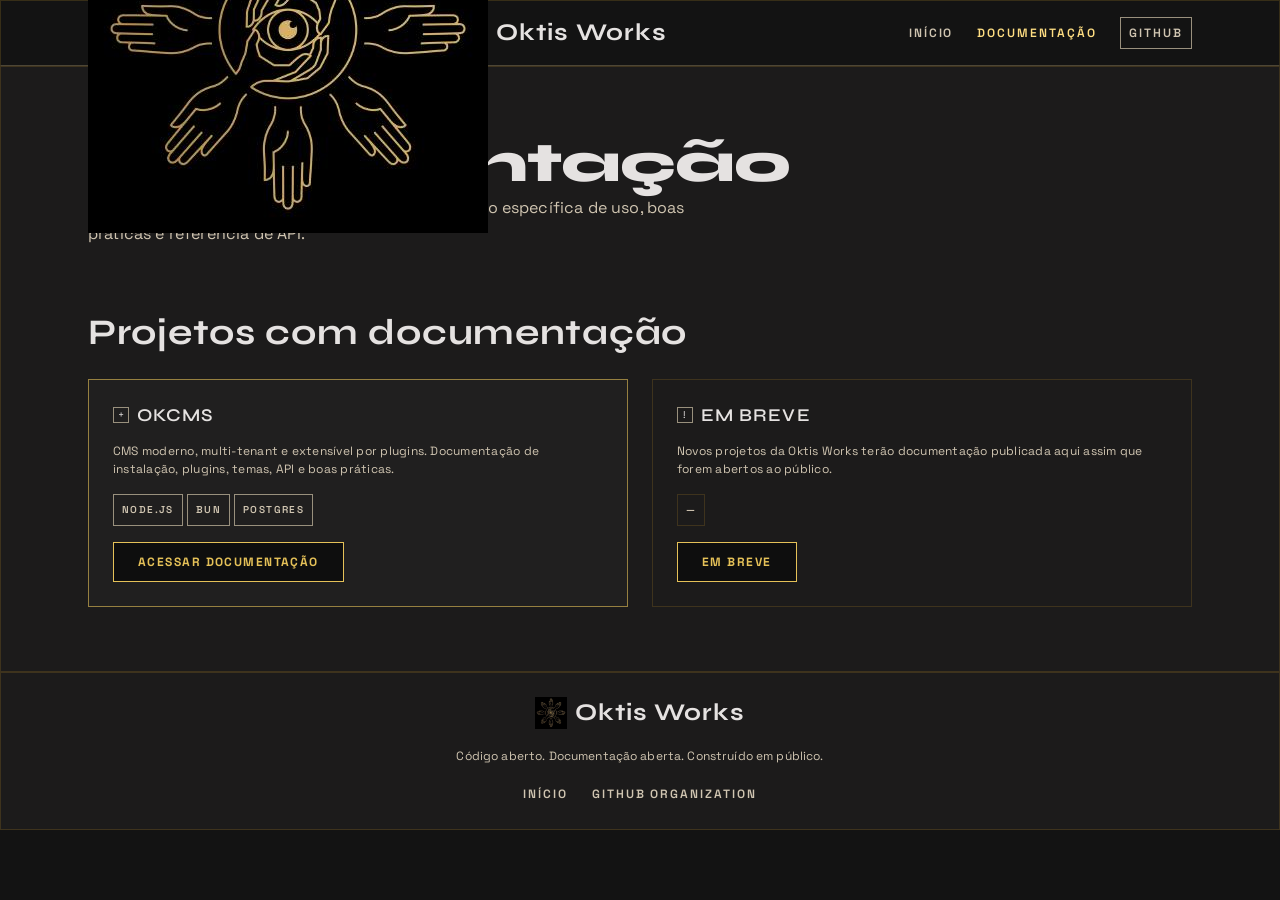
==== commit bd13402b: "feat: restructure site as organization hub with project documentation catalog - index.html — casa in" ====
--- a/docs/index.html
+++ b/docs/index.html
@@ -3,8 +3,8 @@
 <head>
   <meta charset="UTF-8">
   <meta name="viewport" content="width=device-width, initial-scale=1.0">
-  <title>Documentação — OkCMS | Oktis Works</title>
-  <meta name="description" content="Documentação completa do OkCMS: instalação, uso, plugins, temas, API e boas práticas.">
+  <title>Documentação — Oktis Works</title>
+  <meta name="description" content="Hub de documentação da organização Oktis Works. Escolha um projeto para acessar sua documentação específica.">
   <link rel="preconnect" href="https://fonts.googleapis.com">
   <link rel="preconnect" href="https://fonts.gstatic.com" crossorigin>
   <link href="https://fonts.googleapis.com/css2?family=Space+Grotesk:wght@400;600;700&family=Syne:wght@600;700;800&display=swap" rel="stylesheet">
@@ -21,160 +21,73 @@
       <nav class="main-nav">
         <a href="../index.html">Início</a>
         <a href="index.html" class="active">Documentação</a>
-        <a href="boas-praticas/index.html">Boas Práticas</a>
-        <a href="referencia/index.html">Referência</a>
-        <a href="https://github.com/oktis-works/cms" target="_blank" class="nav-github">Repositório CMS</a>
+        <a href="https://github.com/oktis-works" target="_blank" class="nav-github">GitHub</a>
       </nav>
       <button class="nav-toggle" aria-label="Abrir menu">☰</button>
     </div>
   </header>
 
   <main class="section level-1">
-    <div class="container grid-12" style="gap:var(--ds-space-2xl);">
-      <!-- Sidebar — Câmara de Navegação -->
-      <aside style="grid-column: 1 / 4; border-right:1px solid var(--ds-outline-variant); padding-right:var(--ds-gutter); min-width:260px;">
-        <h3 class="headline-sm" style="color:var(--ds-surface-tint); text-transform:uppercase; letter-spacing:var(--ls-label-md); margin-bottom:var(--ds-space-lg);">Guia</h3>
-        <ul class="nav-list" style="list-style:none; display:flex; flex-direction:column; gap:var(--ds-space-xs);">
-          <li><a href="#introducao" class="body-md" style="color:var(--ds-on-surface-variant); display:block; padding:var(--ds-space-xs) 0; border-bottom:1px solid var(--ds-border-level1);">Introdução</a></li>
-          <li><a href="#instalacao" class="body-md" style="color:var(--ds-on-surface-variant); display:block; padding:var(--ds-space-xs) 0; border-bottom:1px solid var(--ds-border-level1);">Instalação</a></li>
-          <li><a href="#primeiros-passos" class="body-md" style="color:var(--ds-on-surface-variant); display:block; padding:var(--ds-space-xs) 0; border-bottom:1px solid var(--ds-border-level1);">Primeiros passos</a></li>
-          <li><a href="#plugins" class="body-md" style="color:var(--ds-on-surface-variant); display:block; padding:var(--ds-space-xs) 0; border-bottom:1px solid var(--ds-border-level1);">Plugins</a></li>
-          <li><a href="#temas" class="body-md" style="color:var(--ds-on-surface-variant); display:block; padding:var(--ds-space-xs) 0; border-bottom:1px solid var(--ds-border-level1);">Temas</a></li>
-          <li><a href="#api" class="body-md" style="color:var(--ds-on-surface-variant); display:block; padding:var(--ds-space-xs) 0; border-bottom:1px solid var(--ds-border-level1);">API</a></li>
-          <li><a href="#deploy" class="body-md" style="color:var(--ds-on-surface-variant); display:block; padding:var(--ds-space-xs) 0; border-bottom:1px solid var(--ds-border-level1);">Implantação</a></li>
-        </ul>
-      </aside>
+    <div class="container grid-12">
+      <div style="grid-column: 1 / -1;">
+        <h1 class="display-lg">Documentação</h1>
+        <p class="lead body-lg" style="color:var(--ds-on-surface-variant); max-width:64ch;">Escolha um projeto para acessar sua documentação específica de uso, boas práticas e referência de API.</p>
+      </div>
 
-      <!-- Conteúdo Principal -->
-      <article style="grid-column: 4 / -1;">
-        <h1 id="introducao" class="display-lg">Documentação do OkCMS</h1>
-        <p class="lead body-lg" style="color:var(--ds-on-surface-variant); max-width:64ch;">Bem-vindo à documentação oficial do OkCMS, o CMS moderno, multi-tenant e extensível da Oktis Works.</p>
+      <!-- Catálogo de projetos com documentação -->
+      <section style="grid-column: 1 / -1; margin-top:var(--ds-space-xl);">
+        <h2 class="headline-lg">Projetos com documentação</h2>
+        <div class="grid-12" style="margin-top:var(--ds-space-lg);">
+          <!-- OkCMS -->
+          <article style="grid-column: span 6;">
+            <div class="chamber-tile high">
+              <div class="chamber-header">
+                <span class="chamber-cross">+</span>
+                <h3 class="chamber-title">OkCMS</h3>
+              </div>
+              <p class="body-sm" style="color:var(--ds-on-surface-variant); margin-bottom:var(--ds-space-md);">
+                CMS moderno, multi-tenant e extensível por plugins. Documentação de instalação, plugins, temas, API e boas práticas.
+              </p>
+              <div style="display:flex; gap:var(--ds-space-xs); flex-wrap:wrap; margin-bottom:var(--ds-space-md);">
+                <span class="chip">Node.js</span>
+                <span class="chip">Bun</span>
+                <span class="chip">Postgres</span>
+              </div>
+              <a href="projetos/okcms/index.html" class="btn btn-outline">Acessar documentação</a>
+            </div>
+          </article>
 
-        <section id="instalacao" style="margin-top:var(--ds-space-xl);">
-          <h2 class="headline-lg">1. Instalação</h2>
-          <p class="body-md" style="color:var(--ds-on-surface-variant);">O OkCMS é um monorepo baseado em <strong>Bun</strong>. Clone o repositório e instale as dependências:</p>
-          <pre style="background:var(--ds-surface-container-lowest); border:1px solid var(--ds-border-input); border-radius:var(--ds-radius); padding:var(--ds-space-lg); overflow-x:auto; margin:var(--ds-space-md) 0;"><code class="language-bash" style="font-family:var(--ff-body); font-size:var(--fs-body-sm); color:var(--ds-on-background);">git clone https://github.com/oktis-works/cms.git
-cd cms
-bun install</code></pre>
-          <p class="body-md" style="color:var(--ds-on-surface-variant);">Configure as variáveis de ambiente (banco de dados, Redis, segredos JWT) e rode as migrações:</p>
-          <pre style="background:var(--ds-surface-container-lowest); border:1px solid var(--ds-border-input); border-radius:var(--ds-radius); padding:var(--ds-space-lg); overflow-x:auto; margin:var(--ds-space-md) 0;"><code class="language-bash" style="font-family:var(--ff-body); font-size:var(--fs-body-sm); color:var(--ds-on-background);">cp .env.example .env
-# edite o .env com suas credenciais
-bun run db:migrate
-bun run dev</code></pre>
-        </section>
-
-        <section id="primeiros-passos" style="margin-top:var(--ds-space-xl);">
-          <h2 class="headline-lg">2. Primeiros passos</h2>
-          <p class="body-md" style="color:var(--ds-on-surface-variant);">Após iniciar o servidor, acesse o painel administrativo em <code style="color:var(--ds-primary-container);">http://localhost:3011/admin</code> e crie seu primeiro tenant. O OkCMS cria o tenant <code style="color:var(--ds-primary-container);">default</code> automaticamente no primeiro bootstrap.</p>
-          <h3 class="headline-sm" style="color:var(--ds-surface-tint); text-transform:uppercase; letter-spacing:var(--ls-label-md); margin:var(--ds-space-md) 0 var(--ds-space-sm) 0;">Criar uma coleção</h3>
-          <p class="body-md" style="color:var(--ds-on-surface-variant);">No admin, vá em <strong>Collections → Add Collection</strong>, defina o nome (ex.: <code style="color:var(--ds-primary-container);">posts</code>) e adicione campos (texto, rich text, imagem, data, etc.).</p>
-          <h3 class="headline-sm" style="color:var(--ds-surface-tint); text-transform:uppercase; letter-spacing:var(--ls-label-md); margin:var(--ds-space-md) 0 var(--ds-space-sm) 0;">Consumir via API</h3>
-          <p class="body-md" style="color:var(--ds-on-surface-variant);">Os dados ficam disponíveis em <code style="color:var(--ds-primary-container);">/api/v1/collections/{nome}</code> com autenticação via JWT ou API Key.</p>
-          <pre style="background:var(--ds-surface-container-lowest); border:1px solid var(--ds-border-input); border-radius:var(--ds-radius); padding:var(--ds-space-lg); overflow-x:auto; margin:var(--ds-space-md) 0;"><code class="language-bash" style="font-family:var(--ff-body); font-size:var(--fs-body-sm); color:var(--ds-on-background);">curl -H "Authorization: Bearer SEU_TOKEN" \
-  https://api.seudominio.com/api/v1/collections/posts</code></pre>
-        </section>
-
-        <section id="plugins" style="margin-top:var(--ds-space-xl);">
-          <h2 class="headline-lg">3. Plugins</h2>
-          <p class="body-md" style="color:var(--ds-on-surface-variant);">Plugins estendem o OkCMS com novos tipos de campo, admin components e integrações. Cada plugin precisa de um <code style="color:var(--ds-primary-container);">manifest.json</code> declarando:</p>
-          <ul style="list-style:none; margin:var(--ds-space-md) 0; color:var(--ds-on-surface-variant);">
-            <li style="margin-bottom:var(--ds-space-sm);"><span class="chip" style="font-size:var(--fs-body-sm); margin-right:var(--ds-space-sm);">name</span>nome, versão, tipo</li>
-            <li style="margin-bottom:var(--ds-space-sm);"><span class="chip" style="font-size:var(--fs-body-sm); margin-right:var(--ds-space-sm);">compatibility.okcms</span>range semver validado em tempo de carga</li>
-            <li style="margin-bottom:var(--ds-space-sm);"><span class="chip" style="font-size:var(--fs-body-sm); margin-right:var(--ds-space-sm);">fieldTypes[]</span>tipos de campo customizados</li>
-            <li style="margin-bottom:var(--ds-space-sm);"><span class="chip" style="font-size:var(--fs-body-sm); margin-right:var(--ds-space-sm);">permissions</span>permissões necessárias no manifesto</li>
-          </ul>
-          <p class="body-md" style="color:var(--ds-on-surface-variant);">Exemplo de manifesto mínimo:</p>
-          <pre style="background:var(--ds-surface-container-lowest); border:1px solid var(--ds-border-input); border-radius:var(--ds-radius); padding:var(--ds-space-lg); overflow-x:auto; margin:var(--ds-space-md) 0;"><code class="language-json" style="font-family:var(--ff-body); font-size:var(--fs-body-sm); color:var(--ds-on-background);">{
-  "name": "meu-plugin",
-  "version": "0.1.0",
-  "type": "plugin",
-  "compatibility": { "okcms": "^0.40.0" },
-  "fieldTypes": [],
-  "permissions": []
-}</code></pre>
-          <p class="body-md" style="color:var(--ds-on-surface-variant);">O loader do plugin valida a compatibilidade antes de importar o ponto de entrada, evitando que plugins incompatíveis quebrem o sistema.</p>
-        </section>
-
-        <section id="temas" style="margin-top:var(--ds-space-xl);">
-          <h2 class="headline-lg">4. Temas</h2>
-          <p class="body-md" style="color:var(--ds-on-surface-variant);">Temas são construídos com <strong>Astro</strong> e definidos em <code style="color:var(--ds-primary-container);">theme.json</code>. Eles podem herdar layouts de temas pais e isolam CSS por componente.</p>
-          <ul style="list-style:none; margin:var(--ds-space-md) 0; color:var(--ds-on-surface-variant);">
-            <li style="margin-bottom:var(--ds-space-sm);"><strong>layouts[]</strong> — layouts oferecidos pelo tema</li>
-            <li style="margin-bottom:var(--ds-space-sm);"><strong>assets[]</strong> — CSS/JS publicados</li>
-            <li style="margin-bottom:var(--ds-space-sm);"><strong>stylesConfig</strong> — engine de CSS e ponto de entrada</li>
-          </ul>
-          <p class="body-md" style="color:var(--ds-on-surface-variant);">Exemplo de <code style="color:var(--ds-primary-container);">theme.json</code>:</p>
-          <pre style="background:var(--ds-surface-container-lowest); border:1px solid var(--ds-border-input); border-radius:var(--ds-radius); padding:var(--ds-space-lg); overflow-x:auto; margin:var(--ds-space-md) 0;"><code class="language-json" style="font-family:var(--ff-body); font-size:var(--fs-body-sm); color:var(--ds-on-background);">{
-  "name": "default",
-  "version": "0.40.0",
-  "type": "theme",
-  "compatibility": { "okcms": "^0.40.0" },
-  "provides": { "layouts": ["page-home", "post", "single"] },
-  "stylesConfig": { "engine": "css", "entry": "src/theme.css", "output": "dist/theme.css" }
-}</code></pre>
-        </section>
-
-        <section id="api" style="margin-top:var(--ds-space-xl);">
-          <h2 class="headline-lg">5. Referência rápida da API</h2>
-          <table style="width:100%; border-collapse:collapse; margin:var(--ds-space-md) 0;">
-            <thead>
-              <tr>
-                <th style="padding:var(--ds-space-sm); border-bottom:1px solid var(--ds-border-level1); text-align:left; font-family:var(--ff-body); font-size:var(--fs-body-sm); font-weight:600; text-transform:uppercase; letter-spacing:var(--ls-label-sm); color:var(--ds-on-surface-variant);">Método</th>
-                <th style="padding:var(--ds-space-sm); border-bottom:1px solid var(--ds-border-level1); text-align:left; font-family:var(--ff-body); font-size:var(--fs-body-sm); font-weight:600; text-transform:uppercase; letter-spacing:var(--ls-label-sm); color:var(--ds-on-surface-variant);">Endpoint</th>
-                <th style="padding:var(--ds-space-sm); border-bottom:1px solid var(--ds-border-level1); text-align:left; font-family:var(--ff-body); font-size:var(--fs-body-sm); font-weight:600; text-transform:uppercase; letter-spacing:var(--ls-label-sm); color:var(--ds-on-surface-variant);">Descrição</th>
-              </tr>
-            </thead>
-            <tbody>
-              <tr style="border-bottom:1px solid var(--ds-border-level1);">
-                <td style="padding:var(--ds-space-sm); font-family:var(--ff-body); font-size:var(--fs-body-sm); color:var(--ds-primary-container);">POST</td>
-                <td style="padding:var(--ds-space-sm); font-family:var(--ff-body); font-size:var(--fs-body-sm); color:var(--ds-on-background); font-family:var(--ff-body);">/api/v1/auth/login</td>
-                <td style="padding:var(--ds-space-sm); font-family:var(--ff-body); font-size:var(--fs-body-sm); color:var(--ds-on-surface-variant);">Autentica e retorna JWT</td>
-              </tr>
-              <tr style="border-bottom:1px solid var(--ds-border-level1);">
-                <td style="padding:var(--ds-space-sm); font-family:var(--ff-body); font-size:var(--fs-body-sm); color:var(--ds-primary-container);">GET</td>
-                <td style="padding:var(--ds-space-sm); font-family:var(--ff-body); font-size:var(--fs-body-sm); color:var(--ds-on-background);">/.well-known/jwks.json</td>
-                <td style="padding:var(--ds-space-sm); font-family:var(--ff-body); font-size:var(--fs-body-sm); color:var(--ds-on-surface-variant);">Chaves públicas JWKS para validação de JWT</td>
-              </tr>
-              <tr style="border-bottom:1px solid var(--ds-border-level1);">
-                <td style="padding:var(--ds-space-sm); font-family:var(--ff-body); font-size:var(--fs-body-sm); color:var(--ds-primary-container);">GET</td>
-                <td style="padding:var(--ds-space-sm); font-family:var(--ff-body); font-size:var(--fs-body-sm); color:var(--ds-on-background);">/api/v1/collections/:nome</td>
-                <td style="padding:var(--ds-space-sm); font-family:var(--ff-body); font-size:var(--fs-body-sm); color:var(--ds-on-surface-variant);">Lista itens de uma coleção</td>
-              </tr>
-              <tr>
-                <td style="padding:var(--ds-space-sm); font-family:var(--ff-body); font-size:var(--fs-body-sm); color:var(--ds-primary-container);">POST</td>
-                <td style="padding:var(--ds-space-sm); font-family:var(--ff-body); font-size:var(--fs-body-sm); color:var(--ds-on-background);">/api/v1/collections/:nome</td>
-                <td style="padding:var(--ds-space-sm); font-family:var(--ff-body); font-size:var(--fs-body-sm); color:var(--ds-on-surface-variant);">Cria item na coleção</td>
-              </tr>
-            </tbody>
-          </table>
-          <p class="body-md" style="color:var(--ds-on-surface-variant);">Todas as requisições mutantes exigem autenticação via <code style="color:var(--ds-primary-container);">Authorization: Bearer &lt;token&gt;</code> e respeitam o contexto de tenant da sessão.</p>
-        </section>
-
-        <section id="deploy" style="margin-top:var(--ds-space-xl);">
-          <h2 class="headline-lg">6. Implantação</h2>
-          <p class="body-md" style="color:var(--ds-on-surface-variant);">O OkCMS roda em containers Docker. Bancos suportados: <strong>PostgreSQL</strong> (principal), <strong>MySQL 8.0.36+</strong> e <strong>MariaDB 11.4+</strong>.</p>
-          <ul style="list-style:none; margin:var(--ds-space-md) 0; color:var(--ds-on-surface-variant);">
-            <li style="margin-bottom:var(--ds-space-sm);"><strong>API:</strong> <code style="color:var(--ds-primary-container);">apps/api</code> — servidor Hono</li>
-            <li style="margin-bottom:var(--ds-space-sm);"><strong>Admin:</strong> <code style="color:var(--ds-primary-container);">apps/admin</code> — SPA Astro servido estaticamente pela API em produção</li>
-            <li style="margin-bottom:var(--ds-space-sm);"><strong>Web:</strong> <code style="color:var(--ds-primary-container);">apps/web</code> — site público</li>
-            <li style="margin-bottom:var(--ds-space-sm);"><strong>Worker:</strong> <code style="color:var(--ds-primary-container);">apps/worker</code> — fila de jobs (imagens, e-mails, eventos)</li>
-          </ul>
-          <p class="body-md" style="color:var(--ds-on-surface-variant);">Variáveis críticas: <code style="color:var(--ds-primary-container);">DATABASE_URL</code>, <code style="color:var(--ds-primary-container);">REDIS_URL</code>, <code style="color:var(--ds-primary-container);">JWT_SECRET</code>, <code style="color:var(--ds-primary-container);">ENCRYPTION_KEY</code>, <code style="color:var(--ds-primary-container);">EXPOSE_POWERED_BY=false</code>.</p>
-        </section>
-      </article>
+          <!-- Placeholder para próximos projetos -->
+          <article style="grid-column: span 6;">
+            <div class="chamber-tile">
+              <div class="chamber-header">
+                <span class="chamber-cross">!</span>
+                <h3 class="chamber-title">Em breve</h3>
+              </div>
+              <p class="body-sm" style="color:var(--ds-on-surface-variant); margin-bottom:var(--ds-space-md);">
+                Novos projetos da Oktis Works terão documentação publicada aqui assim que forem abertos ao público.
+              </p>
+              <div style="display:flex; gap:var(--ds-space-xs); flex-wrap:wrap; margin-bottom:var(--ds-space-md);">
+                <span class="chip" style="border-color:var(--ds-border-level1); color:var(--ds-on-surface-variant);">—</span>
+              </div>
+              <button class="btn btn-outline" disabled>Em breve</button>
+            </div>
+          </article>
+        </div>
+      </section>
     </div>
   </main>
 
   <footer class="site-footer level-1">
     <div class="container header-inner" style="height:auto; padding:var(--ds-space-lg) 0; flex-direction:column; gap:var(--ds-space-md); text-align:center;">
       <div class="footer-brand" style="display:inline-flex; align-items:center; gap:var(--ds-space-sm); font-family:var(--ff-display); font-size:var(--fs-headline-md); font-weight:700; letter-spacing:var(--ls-headline-md); color:var(--ds-on-background);">
-        <img src="../assets/images/logo-org.png" alt="Oktis Works" class="brand-mark">
+        <img src="../assets/images/logo-org.png" alt="Oktis Works" class="brand-mark" style="width:32px;height:32px;">
         <span class="brand-name">Oktis Works</span>
       </div>
       <p class="footer-copy" style="color:var(--ds-on-surface-variant); font-size:var(--fs-body-sm); margin:0;">Código aberto. Documentação aberta. Construído em público.</p>
       <div class="footer-links" style="display:flex; gap:var(--ds-space-lg);">
         <a href="../index.html" style="color:var(--ds-on-surface-variant); font-size:var(--fs-body-sm); font-weight:600; letter-spacing:var(--ls-label-sm); text-transform:uppercase;">Início</a>
-        <a href="https://github.com/oktis-works/cms" target="_blank" style="color:var(--ds-on-surface-variant); font-size:var(--fs-body-sm); font-weight:600; letter-spacing:var(--ls-label-sm); text-transform:uppercase;">Repositório CMS</a>
+        <a href="https://github.com/oktis-works" target="_blank" style="color:var(--ds-on-surface-variant); font-size:var(--fs-body-sm); font-weight:600; letter-spacing:var(--ls-label-sm); text-transform:uppercase;">GitHub Organization</a>
       </div>
     </div>
   </footer>
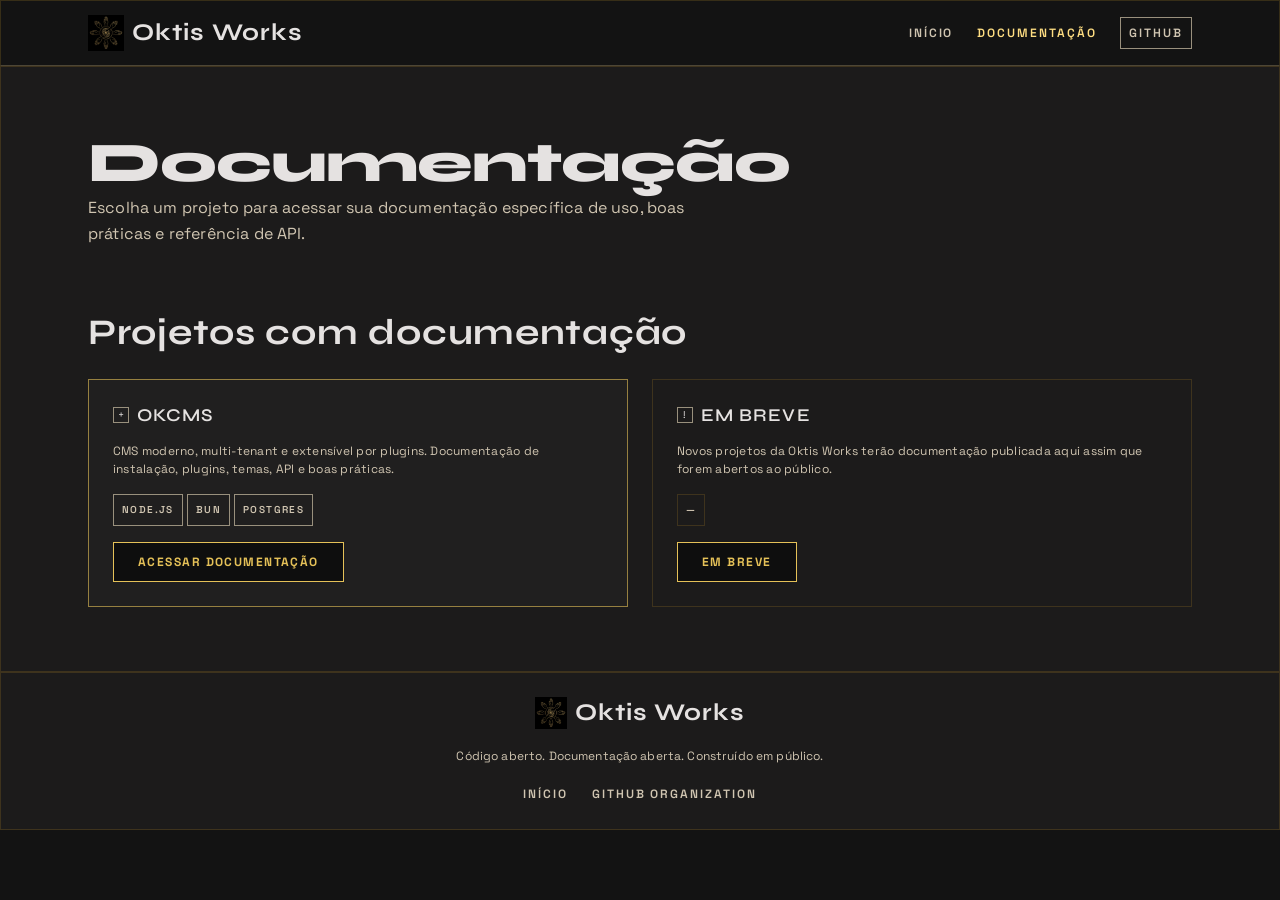
==== commit 01b409cb: "fix: adjust logo size in header and footer - Set brand mark to 36x36px in header across all pages - " ====
--- a/docs/index.html
+++ b/docs/index.html
@@ -15,7 +15,7 @@
   <header class="site-header level-1">
     <div class="container header-inner">
       <a href="../index.html" class="brand">
-        <img src="../assets/images/logo-org.png" alt="Oktis Works" class="brand-mark">
+        <img src="../assets/images/logo-org.png" alt="Oktis Works" class="brand-mark" style="width:36px;height:36px;">
         <span class="brand-name">Oktis Works</span>
       </a>
       <nav class="main-nav">
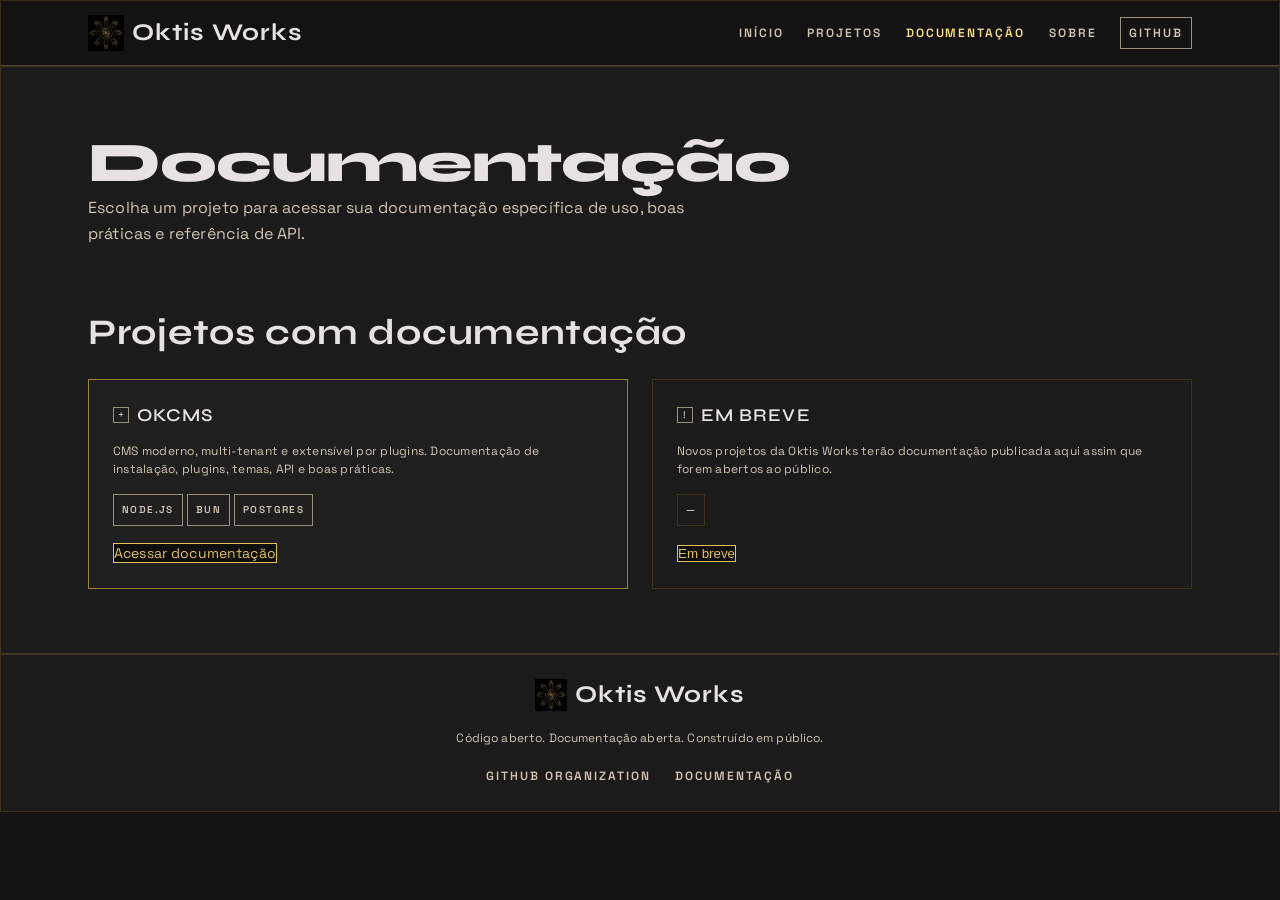
==== commit 6649c213: "feat: project cards with horizontal layout and avatar - Project cards now show avatar image on left " ====
--- a/docs/index.html
+++ b/docs/index.html
@@ -20,7 +20,9 @@
       </a>
       <nav class="main-nav">
         <a href="../index.html">Início</a>
+        <a href="#projetos">Projetos</a>
         <a href="index.html" class="active">Documentação</a>
+        <a href="#sobre">Sobre</a>
         <a href="https://github.com/oktis-works" target="_blank" class="nav-github">GitHub</a>
       </nav>
       <button class="nav-toggle" aria-label="Abrir menu">☰</button>
@@ -86,10 +88,12 @@
       </div>
       <p class="footer-copy" style="color:var(--ds-on-surface-variant); font-size:var(--fs-body-sm); margin:0;">Código aberto. Documentação aberta. Construído em público.</p>
       <div class="footer-links" style="display:flex; gap:var(--ds-space-lg);">
-        <a href="../index.html" style="color:var(--ds-on-surface-variant); font-size:var(--fs-body-sm); font-weight:600; letter-spacing:var(--ls-label-sm); text-transform:uppercase;">Início</a>
         <a href="https://github.com/oktis-works" target="_blank" style="color:var(--ds-on-surface-variant); font-size:var(--fs-body-sm); font-weight:600; letter-spacing:var(--ls-label-sm); text-transform:uppercase;">GitHub Organization</a>
+        <a href="index.html" style="color:var(--ds-on-surface-variant); font-size:var(--fs-body-sm); font-weight:600; letter-spacing:var(--ls-label-sm); text-transform:uppercase;">Documentação</a>
       </div>
     </div>
   </footer>
+
+  <script src="../assets/js/main.js"></script>
 </body>
 </html>
--- a/assets/css/design-system.css
+++ b/assets/css/design-system.css
@@ -375,8 +375,53 @@
 }
 
 /* Buttons */
-.btn {
-  display: inline-flex;
+/* Project cards — horizontal layout */
+.projects-grid { display: grid; grid-template-columns: 1fr; gap: var(--ds-space-lg); }
+.project-card {
+  display: flex;
+  flex-direction: column;
+  gap: var(--ds-space-md);
+  border: 1px solid var(--ds-border-level1);
+  border-radius: var(--ds-radius);
+  padding: var(--ds-space-lg);
+  background: var(--ds-surface-container-lowest);
+  transition: border-color 0.2s;
+}
+.project-card.high { border-color: var(--ds-border-level2); }
+.project-card:hover { border-color: var(--ds-primary-container); }
+
+.project-row {
+  display: flex;
+  align-items: center;
+  gap: var(--ds-space-lg);
+  width: 100%;
+}
+
+.project-avatar {
+  width: 96px;
+  height: 96px;
+  border-radius: var(--ds-radius);
+  border: 1px solid var(--ds-border-input);
+  background: var(--ds-surface-container-low);
+  flex-shrink: 0;
+  object-fit: cover;
+}
+
+.project-info { flex: 1; min-width: 0; }
+.project-info h3 { margin: 0 0 var(--ds-space-xs); font-family: var(--ff-display); font-size: var(--fs-headline-md); font-weight: 700; letter-spacing: var(--ls-headline-md); color: var(--ds-on-background); }
+.project-info p { margin: 0 0 var(--ds-space-md); font-size: var(--fs-body-sm); color: var(--ds-on-surface-variant); line-height: var(--lh-body-sm); }
+.project-meta { display: flex; gap: var(--ds-space-sm); flex-wrap: wrap; margin-bottom: var(--ds-space-md); }
+.project-meta .chip { font-size: var(--fs-body-sm); border-color: var(--ds-border-level1); color: var(--ds-on-surface-variant); }
+
+.project-actions {
+  width: 100%;
+  margin-top: var(--ds-space-sm);
+}
+
+.project-actions .btn {
+  width: 100%;
+  justify-content: center;
+}
   align-items: center;
   justify-content: center;
   gap: var(--ds-space-xs);
